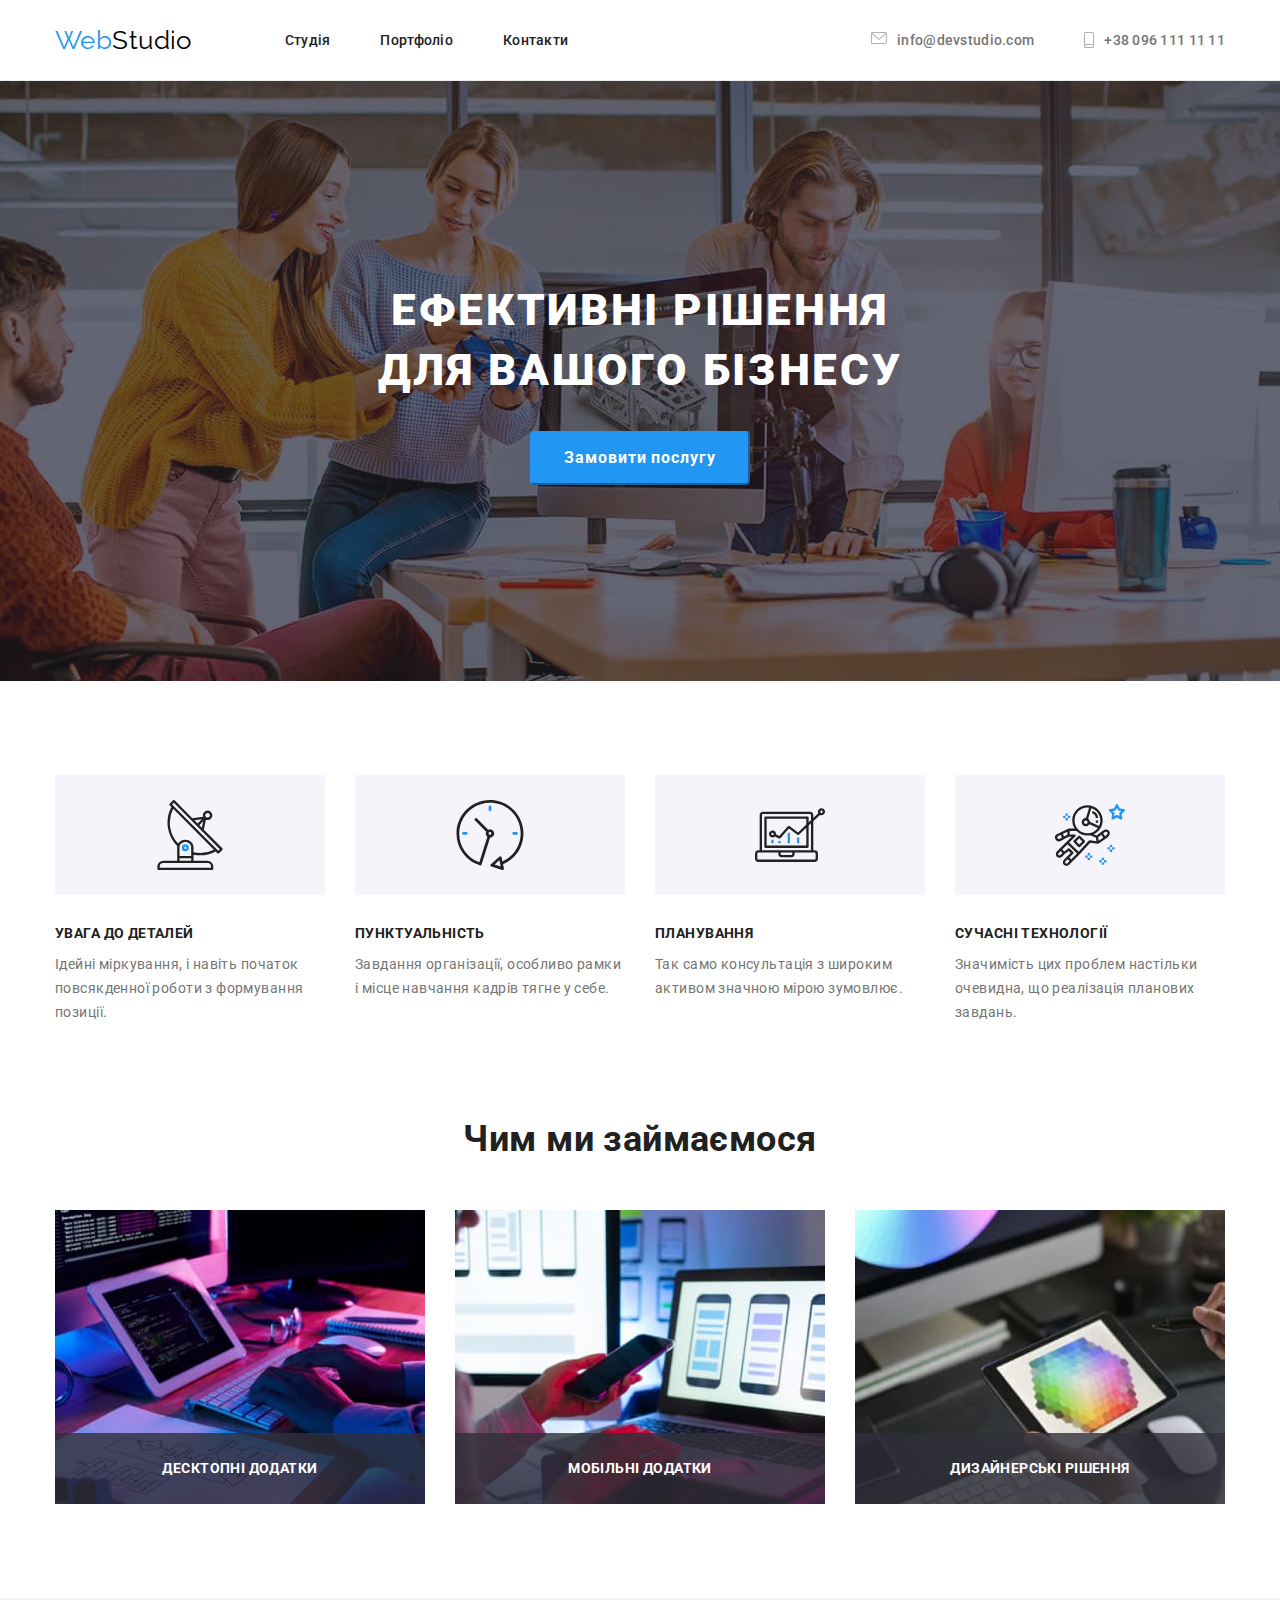
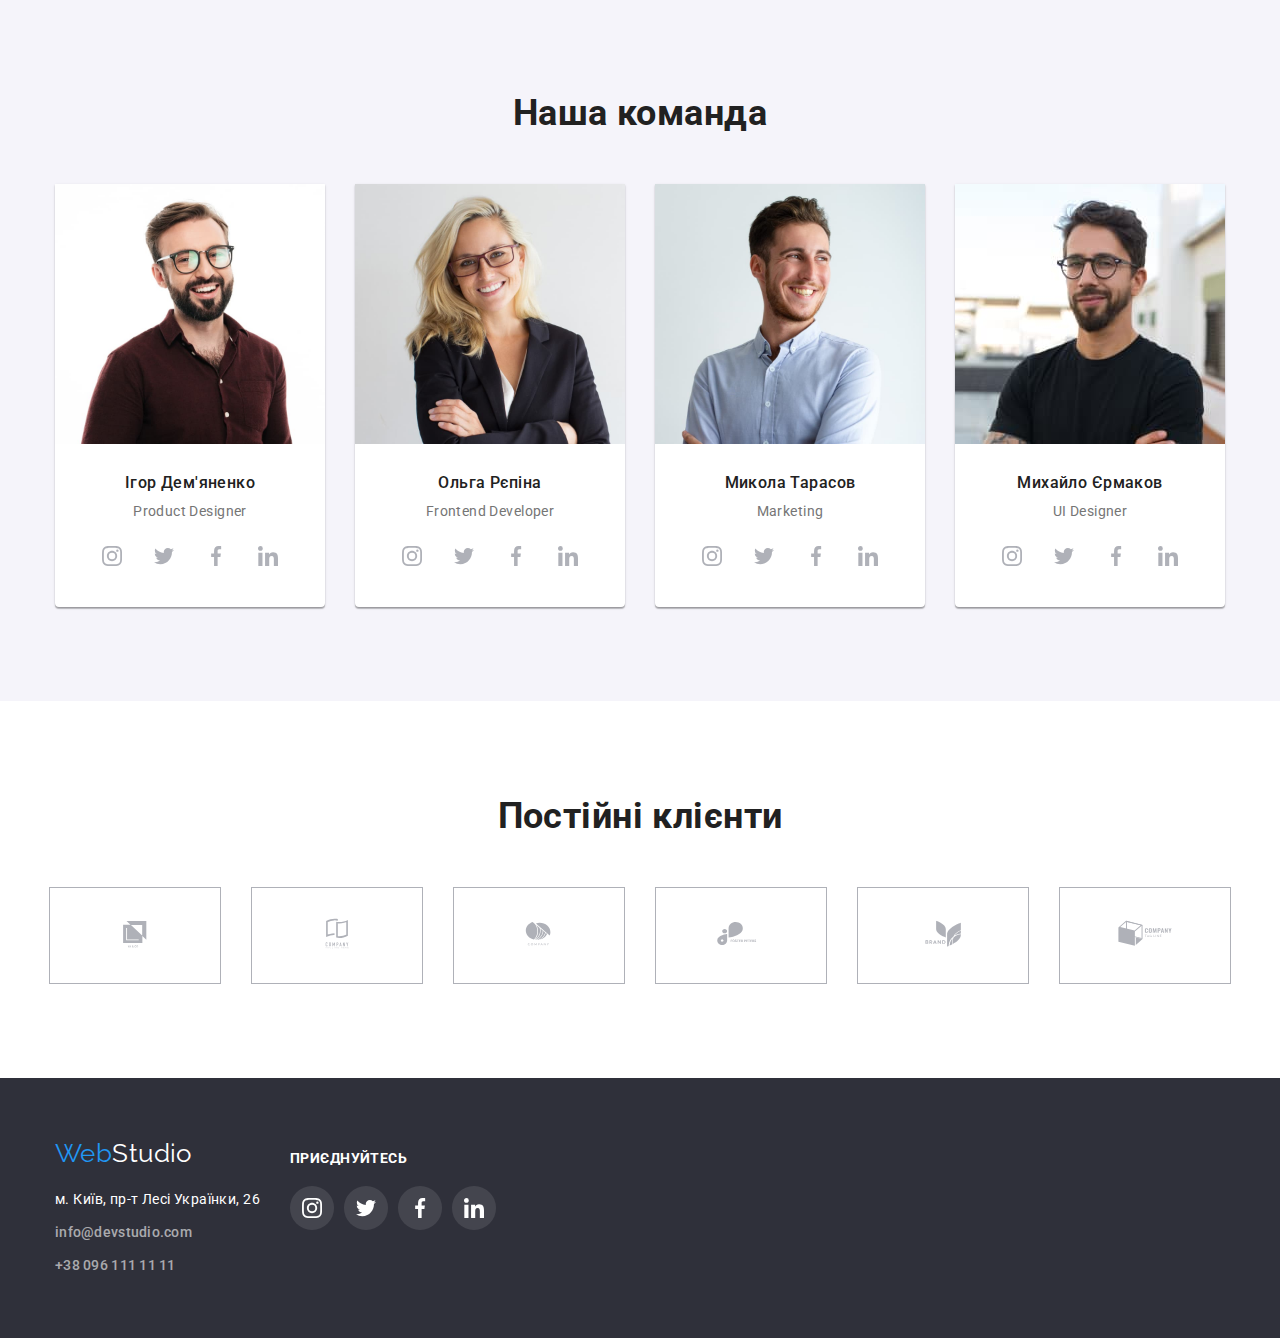
==== index.html @ b9781a0d "lesson5start" ====
<!DOCTYPE html>
<html lang="uk">
<head>
    <meta charset="UTF-8">
    <meta http-equiv="X-UA-Compatible" content="IE=edge">
    <meta name="viewport" content="width=device-width, initial-scale=1.0">
    <title>WebStudio</title>
    <link rel="stylesheet" href="https://cdnjs.cloudflare.com/ajax/libs/modern-normalize/1.1.0/modern-normalize.min.css">
    <link rel="stylesheet" href="./css/styles.css">
    <link rel="stylesheet" href="https://fonts.googleapis.com/css2?family=Raleway:wght@700&family=Roboto:wght@400;500;700;900&display=swap">
</head>
<body>
    <header class="border">
        <div class="container">
            <nav>
                <a href="./index.html" class="studio"><span class="span-logo">Web</span>Studio</a>
                <ul class="ul nav">
                    <li>
                        <a href="" class="nav-link">Студія</a>
                    </li>
                    <li>
                        <a href="./portfolio.html" class="nav-link">Портфоліо</a>
                    </li>
                    <li>
                        <a href="" class="nav-link">Контакти</a>
                    </li>
                </ul>
            </nav>
            <ul class="ul header">
                <Li>
                    <svg class="envelope" height="12" width="16">
                        <use href="./images/icon.svg#envelope"></use>
                    </svg>
                    <a href="mailto:info@devstudio.com" class="link">info@devstudio.com</a></Li>
                <Li>
                    <svg class="smartphone" height="16" width="10">
                        <use href="./images/icon.svg#smartphone"></use>
                    </svg>
                    <a href="tel:+380961111111" class="link">+38 096 111 11 11</a></Li>
            </ul>
        </div>
    </header>
    <main>
        <section class="main-section">
            <div class="container">
                <h1 class="main-title">Ефективні рішення<br>для вашого бізнесу</h1>
                <button type="button" class="main-button">Замовити послугу</button>
            </div>
        </section>
        <section class="section section-tools">
            <div class="container">
                <h2><!--Інструменти для рішень--></h2>
                <ul class="ul tools">
                    <li class="li-tools">
                        <div class="icon-tools">
                            <svg class="antenna" height="70" width="70">
                            <use href="./images/icon.svg#antenna"></use>
                            </svg>
                        </div>
                        <h3 class="tools-title">УВАГА ДО ДЕТАЛЕЙ</h3>
                        <p class="tools-text">Ідейні міркування, і навіть початок повсякденної роботи з формування позиції.</p>
                    </li>
                    <li class="li-tools">
                        <div class="icon-tools">
                            <svg class="clock" height="70" width="70">
                                <use href="./images/icon.svg#clock"></use>
                            </svg>
                        </div>
                        <h3 class="tools-title">ПУНКТУАЛЬНІСТЬ</h3>
                        <p class="tools-text">Завдання організації, особливо рамки і місце навчання кадрів тягне у себе.</p>
                    </li>
                    <li class="li-tools">
                        <div class="icon-tools">
                            <svg class="diagram" height="70" width="70">
                                <use href="./images/icon.svg#diagram"></use>
                            </svg>
                        </div>
                        <h3 class="tools-title">ПЛАНУВАННЯ</h3>
                        <p class="tools-text">Так само консультація з широким активом значною мірою зумовлює.</p>
                    </li>
                    <li class="li-tools">
                        <div class="icon-tools">
                            <svg class="astronaut" height="70" width="70">
                                <use href="./images/icon.svg#astronaut"></use>
                            </svg>
                        </div>
                        <h3 class="tools-title">СУЧАСНІ ТЕХНОЛОГІЇ</h3>
                        <p class="tools-text">Значимість цих проблем настільки очевидна, що реалізація планових завдань.</p>
                    </li>
                </ul>
            </div>
        </section>
        <section class="section">
            <div class="container">
                <h2 class="secondary-title">Чим ми займаємося</h2>
                <ul class="ul works">
                    <li>
                        <img src="./images/ps.jpg" alt="пк" width="370" height="294">
                        <h3 class="works-title">Десктопні додатки</h3>
                    </li>
                    <li>
                        <img src="./images/smart.jpg" alt="смартфон" width="370" height="294">
                        <h3 class="works-title">Мобільні додатки</h3>
                    </li>
                    <li>
                        <img src="./images/tablet.jpg" alt="планшет" width="370" height="294">
                        <h3 class="works-title">Дизайнерські рішення</h3>
                    </li>
                </ul>
            </div>
        </section>
        <section class="section our-team">
            <div class="container">
                <h2 class="secondary-title">Наша команда</h2>
                <ul class="ul team">
                    <li>
                        <img src="./images/designer.jpg" alt="Співробітник" width="270" height="260">
                        <div class="dream-team">
                            <h3 class="team-title">Ігор Дем'яненко</h3>
                            <p lang="en" class="title">Product Designer</p>
                            <div class="icon-team">
                                <div class="icon-hover">
                                    <svg class="instagram" height="20" width="20">
                                        <use href="./images/icon.svg#instagram"></use>
                                    </svg>
                                </div>
                                <div class="icon-hover">
                                    <svg class="twitter" height="20" width="20">
                                        <use href="./images/icon.svg#twitter"></use>
                                    </svg>
                                </div>
                                <div class="icon-hover">
                                    <svg class="facebook" height="20" width="20">
                                        <use href="./images/icon.svg#facebook"></use>
                                    </svg>
                                </div>
                                <div class="icon-hover">
                                    <svg class="linkedin" height="20" width="20">
                                        <use href="./images/icon.svg#linkedin"></use>
                                    </svg>
                                </div>
                            </div>
                        </div>
                    </li>
                    <li>
                        <img src="./images/frontend.jpg" alt="Співробітник" width="270" height="260">
                        <div class="dream-team">
                            <h3 class="team-title">Ольга Рєпіна</h3>
                            <p lang="en" class="title">Frontend Developer</p>
                            <div class="icon-team">
                                <div class="icon-hover">
                                    <svg class="instagram" height="20" width="20">
                                        <use href="./images/icon.svg#instagram"></use>
                                    </svg>
                                </div>
                                <div class="icon-hover">
                                    <svg class="twitter" height="20" width="20">
                                        <use href="./images/icon.svg#twitter"></use>
                                    </svg>
                                </div>
                                <div class="icon-hover">
                                    <svg class="facebook" height="20" width="20">
                                        <use href="./images/icon.svg#facebook"></use>
                                    </svg>
                                </div>
                                <div class="icon-hover">
                                    <svg class="linkedin" height="20" width="20">
                                        <use href="./images/icon.svg#linkedin"></use>
                                    </svg>
                                </div>
                            </div>
                        </div>
                    </li>
                    <li>
                        <img src="./images/marketing.jpg" alt="Співробітник" width="270" height="260">
                        <div class="dream-team">
                            <h3 class="team-title">Микола Тарасов</h3>
                            <p lang="en" class="title">Marketing</p>
                            <div class="icon-team">
                                <div class="icon-hover">
                                    <svg class="instagram" height="20" width="20">
                                        <use href="./images/icon.svg#instagram"></use>
                                    </svg>
                                </div>
                                <div class="icon-hover">
                                    <svg class="twitter" height="20" width="20">
                                        <use href="./images/icon.svg#twitter"></use>
                                    </svg>
                                </div>
                                <div class="icon-hover">
                                    <svg class="facebook" height="20" width="20">
                                        <use href="./images/icon.svg#facebook"></use>
                                    </svg>
                                </div>
                                <div class="icon-hover">
                                    <svg class="linkedin" height="20" width="20">
                                        <use href="./images/icon.svg#linkedin"></use>
                                    </svg>
                                </div>
                            </div>
                        </div>
                    </li>
                    <li>
                        <img src="./images/ui.jpg" alt="Співробітник" width="270" height="260">
                        <div class="dream-team">
                            <h3 class="team-title">Михайло Єрмаков</h3>
                            <p lang="en" class="title">UI Designer</p>
                            <div class="icon-team">
                                <div class="icon-hover">
                                    <svg class="instagram" height="20" width="20">
                                        <use href="./images/icon.svg#instagram"></use>
                                    </svg>
                                </div>
                                <div class="icon-hover">
                                    <svg class="twitter" height="20" width="20">
                                        <use href="./images/icon.svg#twitter"></use>
                                    </svg>
                                </div>
                                <div class="icon-hover">
                                    <svg class="facebook" height="20" width="20">
                                        <use href="./images/icon.svg#facebook"></use>
                                    </svg>
                                </div>
                                <div class="icon-hover">
                                    <svg class="linkedin" height="20" width="20">
                                        <use href="./images/icon.svg#linkedin"></use>
                                    </svg>
                                </div>
                            </div>
                        </div>
                    </li>
                </ul>
            </div>
        </section>
        <section class="section">
            <div class="container">
                <h2 class="secondary-title">Постійні клієнти</h2>
                <ul class="ul client">
                    <li class="icon-client">
                        <svg class="yaco" height="60" width="106">
                            <use href="./images/icon.svg#yaco"></use>
                        </svg>
                    </li>
                    <li class="icon-client">
                        <svg class="yaco" height="60" width="106">
                            <use href="./images/icon.svg#companyTH"></use>
                        </svg>
                    </li>
                    <li class="icon-client">
                        <svg class="yaco" height="60" width="106">
                            <use href="./images/icon.svg#company"></use>
                        </svg>
                    </li>
                    <li class="icon-client">
                        <svg class="yaco" height="60" width="106">
                            <use href="./images/icon.svg#foster"></use>
                        </svg>
                    </li>
                    <li class="icon-client">
                        <svg class="yaco" height="60" width="106">
                            <use href="./images/icon.svg#brand"></use>
                        </svg>
                    </li>
                    <li class="icon-client">
                        <svg class="yaco" height="60" width="106">
                            <use href="./images/icon.svg#companyTL"></use>
                        </svg>
                    </li>
                </ul>
            </div>
        </section>
    </main>
    <footer class="footer">
        <div class="container join">
            <div>
                <a href="./index.html" class="studio-footer"><span class="span-logo">Web</span>Studio</a>
                <address class="footer-address">
                <ul class="ul">
                    <li><a href="https://goo.gl/maps/Uojgi36pU9A2yynF6" class="address-link">м. Київ, пр-т Лесі Українки, 26</a>
                    </li>
                    <li><a href="mailto:info@devstudio.com" class="link">info@devstudio.com</a></li>
                    <li><a href="tel:+380961111111" class="link">+38 096 111 11 11</a></li>
                </ul>
                </address>
            </div>
            <div class="footer-social">
                <h3 class="social-title">приєднуйтесь</h3>
                <ul class="ul social">
                    <li class="social-icon">
                        <svg class="instagram" height="20" width="20">
                            <use href="./images/icon.svg#instagram"></use>
                        </svg>
                    </li>
                    <li class="social-icon">
                        <svg class="twitter" height="20" width="20">
                            <use href="./images/icon.svg#twitter"></use>
                        </svg>
                    </li>
                    <li class="social-icon">
                        <svg class="facebook" height="20" width="20">
                            <use href="./images/icon.svg#facebook"></use>
                        </svg>
                    </li>
                    <li class="social-icon">
                        <svg class="linkedin" height="20" width="20">
                            <use href="./images/icon.svg#linkedin"></use>
                        </svg>
                    </li>
                </ul>
            </div>
        </div>
    </footer>
</body>
</html>
---- css/styles.css ----
:root{
    --accent-color: #2196F3;
    --primery-color: #ffffff;
    --primery-text-color: #212121;
    --secondary-text-color: #757575;
    --secondary-wite-color: #F5F4FA;
    --section-colors: #AFB1B8;
}

body {
    background-color: var(--primery-color);
    color: var(--secondary-text-color);
    font-family: Roboto, sans-serif;
    font-weight: 400;
    letter-spacing: 0.03em;
    font-size: 14px;
    max-width: 1600px;
    margin-left: auto;
    margin-right: auto;
}

h1, h2, h3, ul, p {
    margin: 0;
    padding: 0;
}

img {
    display: block;
    max-width: 100%;
    height: auto;
}

.container {
    width: 1200px;
    padding-left: 15px;
    padding-right: 15px;
    margin-left: auto;
    margin-right: auto;
}

     /* Лого */
.studio {
    color: #000000;
    font-family: raleway, sans-serif;
    font-size: 26px;
    line-height: 1.17;
    text-decoration: none;
    display: inline-block;
    margin-right: 93px;
}

.studio-footer {
    color: var(--primery-color);
    font-family: raleway, sans-serif;
    font-size: 26px;
    line-height: 1.17;
    text-decoration: none;
    display: inline-block;
    margin-bottom: 20px;
}

.span-logo, .nav .current {
    color: var(--accent-color);
}
    /*Посилання*/
.nav-link:hover, .link:hover, .nav-link:focus, .link:focus, .footer-address a:focus, .footer-address a:hover {
    color: var(--accent-color);
}

.ul {
    list-style: none;
}
    /* Навігація */
.nav-link {
    color: var(--primery-text-color);
    font-weight: 500;
    line-height: 1.17;
    letter-spacing: 0.02em;
    text-decoration: none;
    display: block;
    padding-top: 32px;
    padding-bottom: 32px;
}

.nav {
    display: flex;
}

.nav li:not(:last-child) {
    margin-right: 50px;
}

.link {
    color: var(--secondary-text-color);
    font-weight: 500;
    line-height: 1.17;
    letter-spacing: 0.02em;
    text-decoration: none;
}

.nav-link:active::after {
    content: '';
    position: absolute;
    right: 0;
    bottom: -1px;
    width: 100%;
    height: 4px;
    background-color: var(--accent-color);
    border-radius: 2px;
}

.nav li {
    position: relative;
}

.header {
    display: flex;
    margin-left: auto;
}

.header li:not(:last-child){
    margin-right: 50px;
}

.header li {
    display: flex;
}

.container nav{
    display: flex;
    align-items: center;
}

header .container{
    display: flex;
    align-items: center;
}

.border {
    border-bottom: 1px solid #ECECEC
}

.header li:hover .envelope, .header li:focus .envelope,
.header li:hover .smartphone, .header li:focus .smartphone {
    fill: var(--accent-color);
    cursor: pointer;
}

.header li:hover .link,
.header li:focus .link {
    color: var(--accent-color);
    cursor: pointer;
}

.envelope, .smartphone {
    fill: var(--section-colors);
    margin-right: 10px;
    align-items: center;
}

    /* Герой */
.main-title {
    color: var(--primery-color);
    font-weight: 900;
    font-size: 44px;
    text-transform: uppercase;
    line-height: 1.36;
    letter-spacing: 0.06em;
}

.main-button {
    background-color: var(--accent-color);
    color: var(--primery-color);
    border-color: var(--accent-color);
    border-radius: 4px;
    cursor: pointer;
    font-weight: 700;
    font-size: 16px;
    line-height: 1.88;
    letter-spacing: 0.06em;
    margin-top: 30px;
    padding: 10px 32px;
}

.main-section {
    padding-top: 200px;
    padding-bottom: 200px;
    text-align: center;
    background-repeat: no-repeat;
    background-position: center;
    background-color: #2F303A;
    background-image: linear-gradient(
        to right,
        rgba(47, 48, 58, 0.4),
        rgba(47, 48, 58, 0.4)),
        url(../images/heroes.jpg);
    height: 600px;
    margin-left: auto;
    margin-right: auto;
}
    /* Інструменти*/
.tools-title {
    color: var(--primery-text-color);
    font-size: 14px;
    line-height: 1.17;
    margin-bottom: 10px;
}

.secondary-title {
    color: var(--primery-text-color);
    font-size: 36px;
    line-height: 1.17;
    margin-bottom: 50px;
    text-align: center;
}

.section {
    padding-top: 94px;
    padding-bottom: 94px;
}

.section-tools {
    padding-bottom: 0;
}

.tools {
    display: flex;
    flex-wrap: wrap;
}

.li-tools {
    display: block;
    width: calc((100% - 90px) / 4);
}
.li-tools:not(:last-child){
    margin-right: 30px;
}

.tools-text {
    line-height: 24px;
}

.antenna, .clock, .diagram, .astronaut {
    display: block;
    margin-left: auto;
    margin-right: auto;
}

.icon-tools {
    padding-top: 25px;
    padding-bottom: 25px;
    display: block;
    margin-bottom: 30px;
    background-color: var(--secondary-wite-color);
}
    /*Роботи*/
.works {
    display: flex;
    align-items: center;
}

.works li:not(:last-child) {
    margin-right: 30px;
}

.works li {
    position: relative;
}

.works-title {
    position: absolute;
    bottom: 0;
    left: 0;
    width: 100%;
    padding-top: 27px;
    padding-bottom: 27px;
    text-align: center;
    
    font-weight: 700;
    font-size: 14px;
    line-height: 1.17;
    letter-spacing: 0.03em;
    text-transform: uppercase;

    color: var(--primery-color);
    background-color: rgba(47, 48, 58, 0.8);;
}
    /*Команда*/
.team-title {
    color: var(--primery-text-color);
    font-weight: 500;
    font-size: 16px;
    line-height: 1.17;
    text-align: center;
}

.dream-team {
    padding-top: 30px;
    padding-bottom: 30px;
}

.title {
    margin-top: 10px;
    text-align: center;
}

.team {
    display: flex;
}

.team li:not(:last-child) {
    margin-right: 30px;
}

.our-team {
    background-color: var(--secondary-wite-color);
}

.team li {
    background-color: var(--primery-color);
    box-shadow: 0px 1px 3px rgba(0, 0, 0, 0.12), 0px 1px 1px rgba(0, 0, 0, 0.14), 0px 2px 1px rgba(0, 0, 0, 0.2);
    border-radius: 0px 0px 4px 4px;
}

.icon-team {
    display: flex;
    margin-top: 16px;
    fill: var(--section-colors);
    justify-content: center;
}

.icon-hover:hover, .icon-hover:focus {
    cursor: pointer;
    background-color: var(--accent-color);
    fill: var(--primery-color);
}

.icon-hover {
    height: 42px;
    padding: 11px;
    border-radius: 50%;
    margin-right: 10px;
}

.icon-hover:last-child {
    margin-right: 0;
}
    /*Постійні клієнти*/
.icon-client {
    fill: var(--section-colors);
    border: 1px solid var(--section-colors);
    padding-top: 16px;
    padding-bottom: 16px;
    padding-left: 32px;
    padding-right: 32px;
    margin-right: 30px;
}

.icon-client:hover, .icon-client:focus {
    cursor: pointer;
    border-color: var(--accent-color);
    fill: var(--accent-color);
}

.icon-client:last-child {
    margin-right: 0;
}

.client{
    display: flex;
    justify-content: center;
}
    /*Футер*/
.footer {
    padding-top: 60px;
    padding-bottom: 60px;
    background-color: #2F303A;
}

.footer-address a {
    color: rgba(256, 256, 256, 0.6);
    line-height: 1.71;
    text-decoration: none;
    font-style: normal;
}

.footer-address li:not(:last-child) {
    margin-bottom: 9px;
}

.footer-address .address-link {
    color: var(--primery-color);
    text-decoration: none;
}

.join {
    display: flex;
}

.social {
    display: flex;
}

.footer-social {
    margin-left: 30px;
    margin-top: 12px;
}

.social-title {
    font-size: 14px;
    line-height: 1.17;
    font-weight: 700;
    color: var(--primery-color);
    text-transform: uppercase;
    margin-bottom: 20px;
}

.social-icon {
    height: 44px;
    padding: 12px;
    border-radius: 50%;
    margin-right: 10px;
    fill: var(--primery-color);
    background-image: linear-gradient(
        to right,
        rgba(255, 255, 255, 0.1),
        rgba(255, 255, 255, 0.1));
}
.social-icon:last-child {
    margin-right: 0;
}

.social-icon:hover, .social-icon:focus {
    cursor: pointer;
    fill: var(--primery-color);
    background-color: var(--accent-color);
}

    /* Фільтр портфоліо*/
.button {
    cursor: pointer;
    font-family: roboto, sans-serif;
    font-style: normal;
    font-weight: 500;
    font-size: 16px;
    line-height: 1.63;
    letter-spacing: 0.03em;
    padding-top: 6px;
    padding-bottom: 6px;
    padding-left: 22px;
    padding-right: 22px;
    border-radius: 4px;
    border: none;
}

.button:hover, .button:focus {
    color: var(--primery-color);
    background-color: var(--accent-color);
    border-color: var(--accent-color);
    box-shadow: 0px 3px 1px rgba(0, 0, 0, 0.1), 0px 1px 2px rgba(0, 0, 0, 0.08), 0px 2px 2px rgba(0, 0, 0, 0.12);
}

.button-filter {
    display: flex;
    justify-content: center;
    margin-bottom: 50px;
}

.button-filter li:not(:last-child) {
    margin-right: 8px;
}

.filter {
    padding: 20px 24px;
    border-left: 1px solid #EEEEEE;
    border-right: 1px solid #EEEEEE;
    border-bottom: 1px solid #EEEEEE;
}

.portfolio-title {
    color: var(--primery-text-color);
    font-size: 18px;
    line-height: 2;
    letter-spacing: 0.06em;
    margin-bottom: 4px;
}

.portfolio-text {
    font-size: 16px;
    line-height: 1.88;
    font-weight: 400;
}

.portfolio {
    display: flex;
    flex-wrap: wrap;
}

.portfolio li {
    margin-bottom: 30px;
    margin-right: 30px;
}

.portfolio li:nth-child(3n) {
    margin-right: 0px;
}

.portfolio li:nth-last-child(-n + 3) {
    margin-bottom: 0px;
}

.portfolio li:hover, .portfolio li:focus {
    box-shadow: 0px 1px 1px rgba(0, 0, 0, 0.12), 0px 4px 4px rgba(0, 0, 0, 0.06), 1px 4px 6px rgba(0, 0, 0, 0.16);
}

.portfolio .link {
    cursor: default;
    color: var(--secondary-text-color);
}

.current {
    text-decoration: none;
}
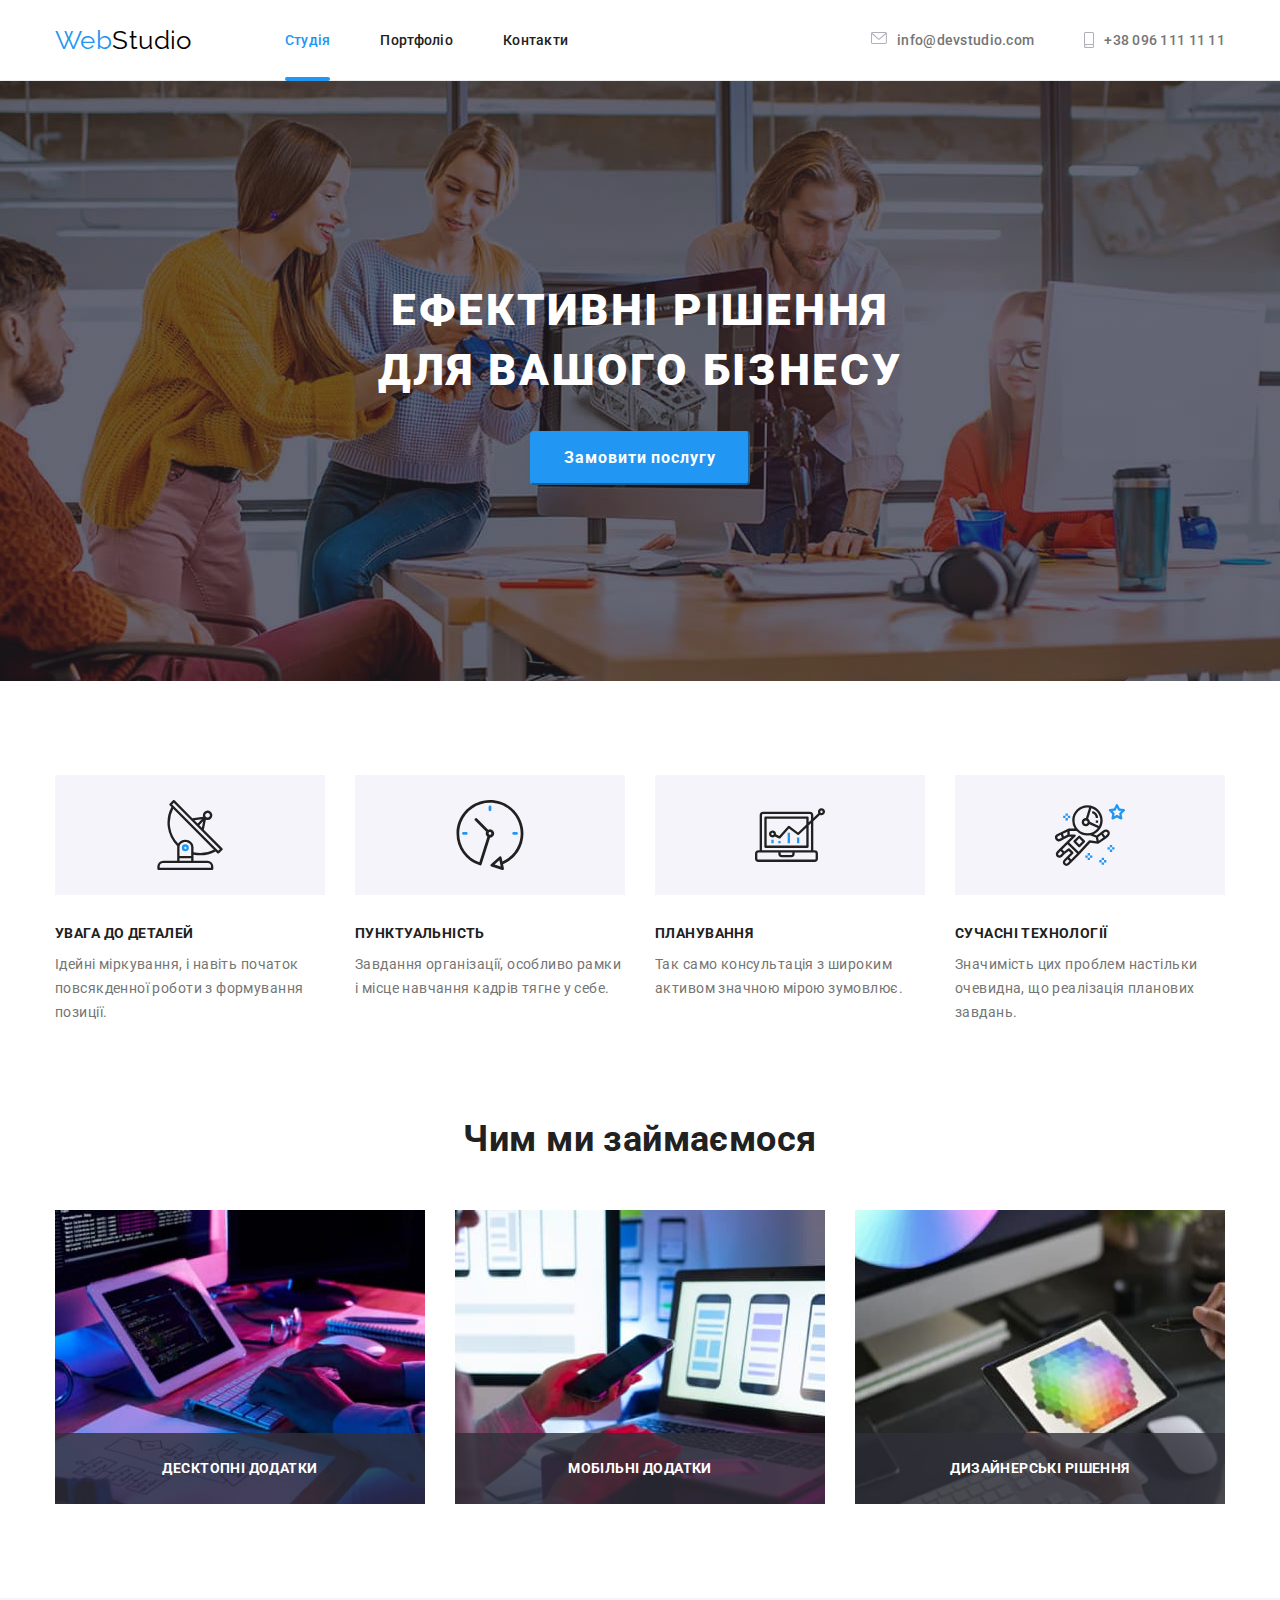
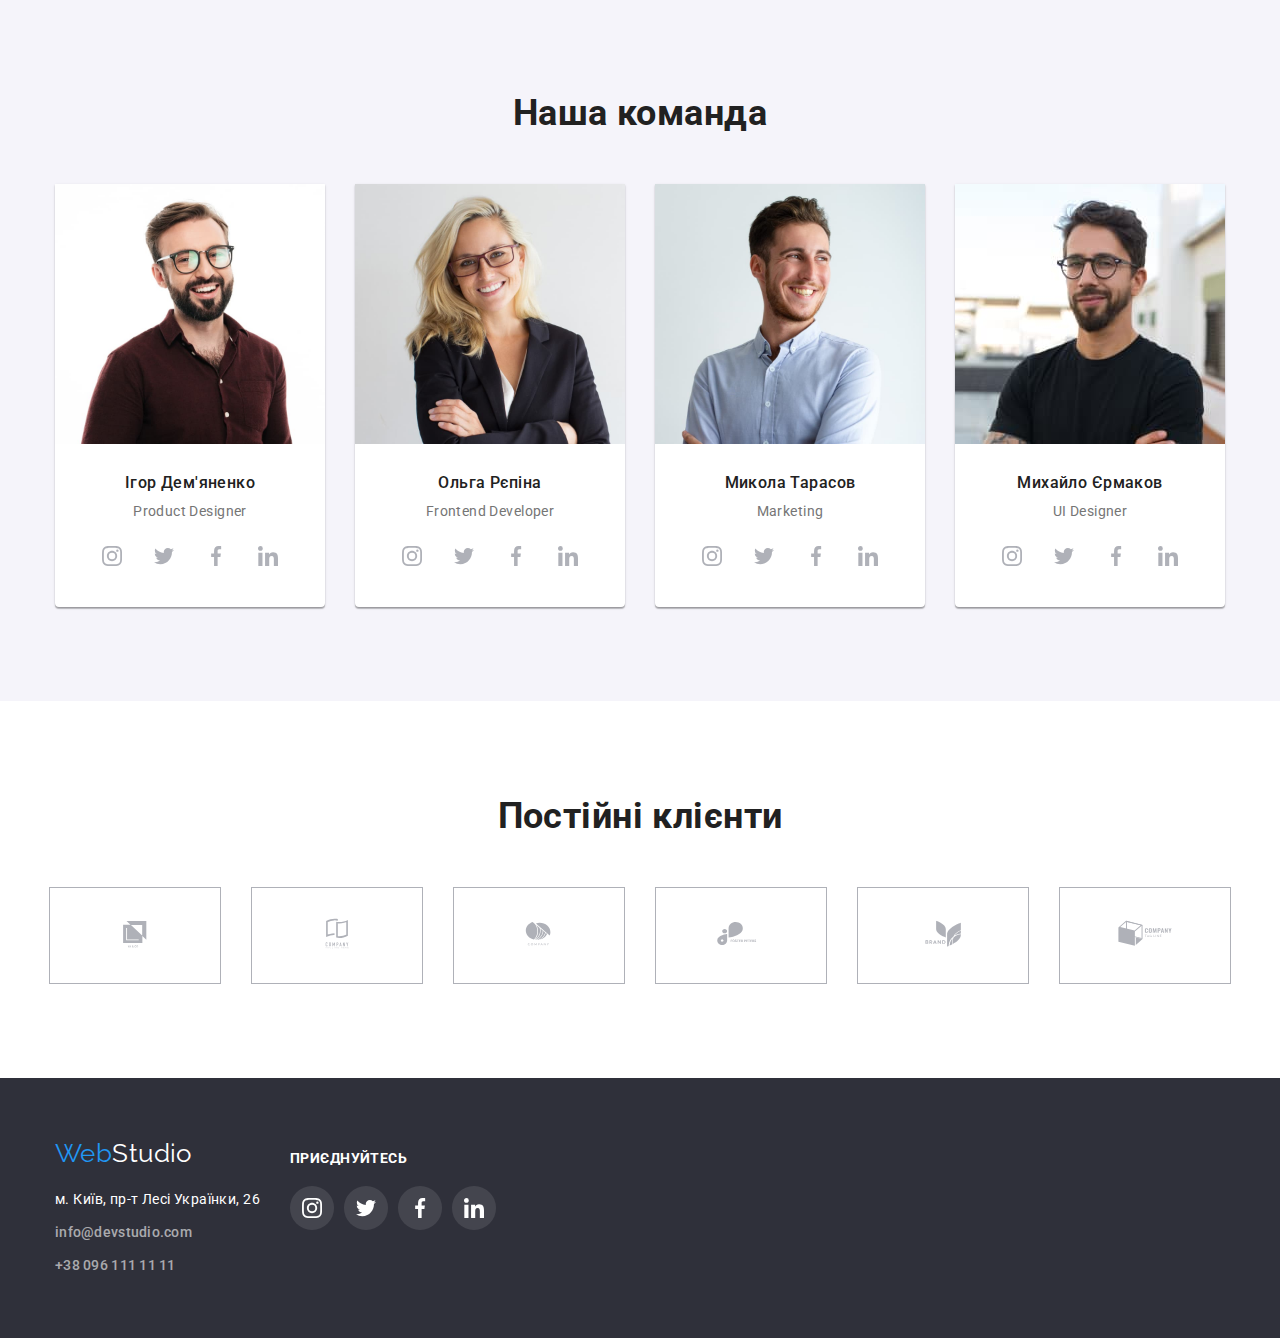
==== commit ee9c0194: "les5ver2" ====
--- a/index.html
+++ b/index.html
@@ -16,7 +16,7 @@
                 <a href="./index.html" class="studio"><span class="span-logo">Web</span>Studio</a>
                 <ul class="ul nav">
                     <li>
-                        <a href="" class="nav-link">Студія</a>
+                        <a href="./index.html" class="nav-link current">Студія</a>
                     </li>
                     <li>
                         <a href="./portfolio.html" class="nav-link">Портфоліо</a>
@@ -28,12 +28,12 @@
             </nav>
             <ul class="ul header">
                 <Li>
-                    <svg class="envelope" height="12" width="16">
+                    <svg class="envelope" height="12" width="16" tabindex="0">
                         <use href="./images/icon.svg#envelope"></use>
                     </svg>
                     <a href="mailto:info@devstudio.com" class="link">info@devstudio.com</a></Li>
                 <Li>
-                    <svg class="smartphone" height="16" width="10">
+                    <svg class="smartphone" height="16" width="10" tabindex="0">
                         <use href="./images/icon.svg#smartphone"></use>
                     </svg>
                     <a href="tel:+380961111111" class="link">+38 096 111 11 11</a></Li>
@@ -44,7 +44,7 @@
         <section class="main-section">
             <div class="container">
                 <h1 class="main-title">Ефективні рішення<br>для вашого бізнесу</h1>
-                <button type="button" class="main-button">Замовити послугу</button>
+                <button type="button" class="main-button" data-modal-open>Замовити послугу</button>
             </div>
         </section>
         <section class="section section-tools">
@@ -52,7 +52,7 @@
                 <h2><!--Інструменти для рішень--></h2>
                 <ul class="ul tools">
                     <li class="li-tools">
-                        <div class="icon-tools">
+                        <div class="icon-tools" tabindex="0">
                             <svg class="antenna" height="70" width="70">
                             <use href="./images/icon.svg#antenna"></use>
                             </svg>
@@ -61,7 +61,7 @@
                         <p class="tools-text">Ідейні міркування, і навіть початок повсякденної роботи з формування позиції.</p>
                     </li>
                     <li class="li-tools">
-                        <div class="icon-tools">
+                        <div class="icon-tools" tabindex="0">
                             <svg class="clock" height="70" width="70">
                                 <use href="./images/icon.svg#clock"></use>
                             </svg>
@@ -70,7 +70,7 @@
                         <p class="tools-text">Завдання організації, особливо рамки і місце навчання кадрів тягне у себе.</p>
                     </li>
                     <li class="li-tools">
-                        <div class="icon-tools">
+                        <div class="icon-tools" tabindex="0">
                             <svg class="diagram" height="70" width="70">
                                 <use href="./images/icon.svg#diagram"></use>
                             </svg>
@@ -79,7 +79,7 @@
                         <p class="tools-text">Так само консультація з широким активом значною мірою зумовлює.</p>
                     </li>
                     <li class="li-tools">
-                        <div class="icon-tools">
+                        <div class="icon-tools" tabindex="0">
                             <svg class="astronaut" height="70" width="70">
                                 <use href="./images/icon.svg#astronaut"></use>
                             </svg>
@@ -119,22 +119,22 @@
                             <h3 class="team-title">Ігор Дем'яненко</h3>
                             <p lang="en" class="title">Product Designer</p>
                             <div class="icon-team">
-                                <div class="icon-hover">
+                                <div class="icon-hover" tabindex="0">
                                     <svg class="instagram" height="20" width="20">
                                         <use href="./images/icon.svg#instagram"></use>
                                     </svg>
                                 </div>
-                                <div class="icon-hover">
+                                <div class="icon-hover" tabindex="0">
                                     <svg class="twitter" height="20" width="20">
                                         <use href="./images/icon.svg#twitter"></use>
                                     </svg>
                                 </div>
-                                <div class="icon-hover">
+                                <div class="icon-hover" tabindex="0">
                                     <svg class="facebook" height="20" width="20">
                                         <use href="./images/icon.svg#facebook"></use>
                                     </svg>
                                 </div>
-                                <div class="icon-hover">
+                                <div class="icon-hover" tabindex="0">
                                     <svg class="linkedin" height="20" width="20">
                                         <use href="./images/icon.svg#linkedin"></use>
                                     </svg>
@@ -148,22 +148,22 @@
                             <h3 class="team-title">Ольга Рєпіна</h3>
                             <p lang="en" class="title">Frontend Developer</p>
                             <div class="icon-team">
-                                <div class="icon-hover">
+                                <div class="icon-hover" tabindex="0">
                                     <svg class="instagram" height="20" width="20">
                                         <use href="./images/icon.svg#instagram"></use>
                                     </svg>
                                 </div>
-                                <div class="icon-hover">
+                                <div class="icon-hover" tabindex="0">
                                     <svg class="twitter" height="20" width="20">
                                         <use href="./images/icon.svg#twitter"></use>
                                     </svg>
                                 </div>
-                                <div class="icon-hover">
+                                <div class="icon-hover" tabindex="0">
                                     <svg class="facebook" height="20" width="20">
                                         <use href="./images/icon.svg#facebook"></use>
                                     </svg>
                                 </div>
-                                <div class="icon-hover">
+                                <div class="icon-hover" tabindex="0">
                                     <svg class="linkedin" height="20" width="20">
                                         <use href="./images/icon.svg#linkedin"></use>
                                     </svg>
@@ -177,22 +177,22 @@
                             <h3 class="team-title">Микола Тарасов</h3>
                             <p lang="en" class="title">Marketing</p>
                             <div class="icon-team">
-                                <div class="icon-hover">
+                                <div class="icon-hover" tabindex="0">
                                     <svg class="instagram" height="20" width="20">
                                         <use href="./images/icon.svg#instagram"></use>
                                     </svg>
                                 </div>
-                                <div class="icon-hover">
+                                <div class="icon-hover" tabindex="0">
                                     <svg class="twitter" height="20" width="20">
                                         <use href="./images/icon.svg#twitter"></use>
                                     </svg>
                                 </div>
-                                <div class="icon-hover">
+                                <div class="icon-hover" tabindex="0">
                                     <svg class="facebook" height="20" width="20">
                                         <use href="./images/icon.svg#facebook"></use>
                                     </svg>
                                 </div>
-                                <div class="icon-hover">
+                                <div class="icon-hover" tabindex="0">
                                     <svg class="linkedin" height="20" width="20">
                                         <use href="./images/icon.svg#linkedin"></use>
                                     </svg>
@@ -206,22 +206,22 @@
                             <h3 class="team-title">Михайло Єрмаков</h3>
                             <p lang="en" class="title">UI Designer</p>
                             <div class="icon-team">
-                                <div class="icon-hover">
+                                <div class="icon-hover" tabindex="0">
                                     <svg class="instagram" height="20" width="20">
                                         <use href="./images/icon.svg#instagram"></use>
                                     </svg>
                                 </div>
-                                <div class="icon-hover">
+                                <div class="icon-hover" tabindex="0">
                                     <svg class="twitter" height="20" width="20">
                                         <use href="./images/icon.svg#twitter"></use>
                                     </svg>
                                 </div>
-                                <div class="icon-hover">
+                                <div class="icon-hover" tabindex="0">
                                     <svg class="facebook" height="20" width="20">
                                         <use href="./images/icon.svg#facebook"></use>
                                     </svg>
                                 </div>
-                                <div class="icon-hover">
+                                <div class="icon-hover" tabindex="0">
                                     <svg class="linkedin" height="20" width="20">
                                         <use href="./images/icon.svg#linkedin"></use>
                                     </svg>
@@ -236,32 +236,32 @@
             <div class="container">
                 <h2 class="secondary-title">Постійні клієнти</h2>
                 <ul class="ul client">
-                    <li class="icon-client">
+                    <li class="icon-client" tabindex="0">
                         <svg class="yaco" height="60" width="106">
                             <use href="./images/icon.svg#yaco"></use>
                         </svg>
                     </li>
-                    <li class="icon-client">
+                    <li class="icon-client" tabindex="0">
                         <svg class="yaco" height="60" width="106">
                             <use href="./images/icon.svg#companyTH"></use>
                         </svg>
                     </li>
-                    <li class="icon-client">
+                    <li class="icon-client" tabindex="0">
                         <svg class="yaco" height="60" width="106">
                             <use href="./images/icon.svg#company"></use>
                         </svg>
                     </li>
-                    <li class="icon-client">
+                    <li class="icon-client" tabindex="0">
                         <svg class="yaco" height="60" width="106">
                             <use href="./images/icon.svg#foster"></use>
                         </svg>
                     </li>
-                    <li class="icon-client">
+                    <li class="icon-client" tabindex="0">
                         <svg class="yaco" height="60" width="106">
                             <use href="./images/icon.svg#brand"></use>
                         </svg>
                     </li>
-                    <li class="icon-client">
+                    <li class="icon-client" tabindex="0">
                         <svg class="yaco" height="60" width="106">
                             <use href="./images/icon.svg#companyTL"></use>
                         </svg>
@@ -286,22 +286,22 @@
             <div class="footer-social">
                 <h3 class="social-title">приєднуйтесь</h3>
                 <ul class="ul social">
-                    <li class="social-icon">
+                    <li class="social-icon" tabindex="0">
                         <svg class="instagram" height="20" width="20">
                             <use href="./images/icon.svg#instagram"></use>
                         </svg>
                     </li>
-                    <li class="social-icon">
+                    <li class="social-icon" tabindex="0">
                         <svg class="twitter" height="20" width="20">
                             <use href="./images/icon.svg#twitter"></use>
                         </svg>
                     </li>
-                    <li class="social-icon">
+                    <li class="social-icon" tabindex="0">
                         <svg class="facebook" height="20" width="20">
                             <use href="./images/icon.svg#facebook"></use>
                         </svg>
                     </li>
-                    <li class="social-icon">
+                    <li class="social-icon" tabindex="0">
                         <svg class="linkedin" height="20" width="20">
                             <use href="./images/icon.svg#linkedin"></use>
                         </svg>
@@ -310,5 +310,40 @@
             </div>
         </div>
     </footer>
+    <div class="backdrop is-hidden" data-modal>
+        <div class="modal">
+            <h2 class="modal-title">Залиште свої дані, ми вам передзвонимо</h2>
+            <button class="close" data-modal-close>
+                <svg class="close-svg" height="18" width="18">
+                    <use href="./images/icon.svg#close-black"></use>
+                </svg>
+            </button>
+            <div class="input">
+                <label for="">
+                    <svg class="" height="18" width="18">
+                        <use href="./images/icon.svg#person-black"></use>
+                    </svg>
+                    <input type="text">
+                </label>
+            </div>
+            <div class="input">
+                <label for="">
+                    <svg class="" height="18" width="18">
+                        <use href="./images/icon.svg#phone-black"></use>
+                    </svg>
+                    <input type="tel">
+                </label>
+            </div>
+            <div class="input">
+                <label for="">
+                    <svg class="" height="18" width="18">
+                        <use href="./images/icon.svg#mail-black"></use>
+                    </svg>
+                    <input type="email">
+                </label>
+            </div>
+        </div>
+    </div>
+    <script src="./js/modal.js"></script>
 </body>
 </html>--- a/css/styles.css
+++ b/css/styles.css
@@ -14,7 +14,6 @@
     font-weight: 400;
     letter-spacing: 0.03em;
     font-size: 14px;
-    max-width: 1600px;
     margin-left: auto;
     margin-right: auto;
 }
@@ -80,6 +79,8 @@
     display: block;
     padding-top: 32px;
     padding-bottom: 32px;
+
+    transition: color 250ms cubic-bezier(0.4, 0, 0.2, 1);
 }
 
 .nav {
@@ -96,9 +97,11 @@
     line-height: 1.17;
     letter-spacing: 0.02em;
     text-decoration: none;
-}
-
-.nav-link:active::after {
+
+    transition: color 250ms cubic-bezier(0.4, 0, 0.2, 1);
+}
+
+.nav-link::after {
     content: '';
     position: absolute;
     right: 0;
@@ -107,6 +110,11 @@
     height: 4px;
     background-color: var(--accent-color);
     border-radius: 2px;
+    opacity: 0;
+}
+
+.current.nav-link::after {
+    opacity: 1;
 }
 
 .nav li {
@@ -124,6 +132,8 @@
 
 .header li {
     display: flex;
+
+    transition: color 250ms cubic-bezier(0.4, 0, 0.2, 1);
 }
 
 .container nav{
@@ -183,6 +193,7 @@
 }
 
 .main-section {
+    max-width: 1600px;
     padding-top: 200px;
     padding-bottom: 200px;
     text-align: center;
@@ -240,17 +251,14 @@
     line-height: 24px;
 }
 
-.antenna, .clock, .diagram, .astronaut {
-    display: block;
-    margin-left: auto;
-    margin-right: auto;
-}
-
 .icon-tools {
-    padding-top: 25px;
-    padding-bottom: 25px;
-    display: block;
+    height: 120px;
     margin-bottom: 30px;
+
+    display: flex;
+    align-items: center;
+    justify-content: center;
+    
     background-color: var(--secondary-wite-color);
 }
     /*Роботи*/
@@ -340,6 +348,10 @@
     padding: 11px;
     border-radius: 50%;
     margin-right: 10px;
+    background-color: var(--primery-color);
+    fill: var(--section-colors);
+
+    transition: fill 250ms cubic-bezier(0.4, 0, 0.2, 1), background-color 250ms cubic-bezier(0.4, 0, 0.2, 1);
 }
 
 .icon-hover:last-child {
@@ -354,6 +366,8 @@
     padding-left: 32px;
     padding-right: 32px;
     margin-right: 30px;
+
+    transition: fill 250ms cubic-bezier(0.4, 0, 0.2, 1), border-color 250ms cubic-bezier(0.4, 0, 0.2, 1);
 }
 
 .icon-client:hover, .icon-client:focus {
@@ -382,6 +396,8 @@
     line-height: 1.71;
     text-decoration: none;
     font-style: normal;
+
+    transition: color 250ms cubic-bezier(0.4, 0, 0.2, 1);
 }
 
 .footer-address li:not(:last-child) {
@@ -425,6 +441,8 @@
         to right,
         rgba(255, 255, 255, 0.1),
         rgba(255, 255, 255, 0.1));
+
+    transition: background 250ms cubic-bezier(0.4, 0, 0.2, 1);
 }
 .social-icon:last-child {
     margin-right: 0;
@@ -451,6 +469,8 @@
     padding-right: 22px;
     border-radius: 4px;
     border: none;
+
+    transition: background 250ms cubic-bezier(0.4, 0, 0.2, 1), color 250ms cubic-bezier(0.4, 0, 0.2, 1);
 }
 
 .button:hover, .button:focus {
@@ -499,6 +519,8 @@
 .portfolio li {
     margin-bottom: 30px;
     margin-right: 30px;
+
+    transition: box-shadow 250ms cubic-bezier(0.4, 0, 0.2, 1);
 }
 
 .portfolio li:nth-child(3n) {
@@ -514,10 +536,113 @@
 }
 
 .portfolio .link {
-    cursor: default;
     color: var(--secondary-text-color);
 }
 
 .current {
     text-decoration: none;
+}
+
+.portfolio li a {
+    position: relative;
+}
+
+.back {
+    position: absolute;
+    top: 100%;
+    height: 100%;
+    opacity: 0;
+    pointer-events: none;
+
+    transition: top 250ms cubic-bezier(0.4, 0, 0.2, 1);
+}
+
+.back-text {
+    font-weight: 400;
+    font-size: 18px;
+    line-height: 1.56;
+    letter-spacing: 0.03em;
+
+    height: 294px;
+    padding-top: 63px;
+    padding-left: 24px;
+    padding-right: 24px;
+
+    background-color: var(--accent-color);
+    color: var(--primery-color);
+}
+
+.portfolio a:hover .back {
+    top: 0;
+    opacity: 0.9;
+}
+
+/*Модальне вікно*/
+
+.backdrop {
+    position: fixed;
+    top: 0;
+    left: 0;
+    width: 100%;
+    height: 100%;
+
+    background-color: rgba(0, 0, 0, 0.2);
+
+    transition: opacity 250ms cubic-bezier(0.4, 0, 0.2, 1);
+}
+
+.backdrop.is-hidden {
+    opacity: 0;
+    pointer-events: none;
+    visibility: hidden;
+}
+
+.backdrop.is-hidden .modal{
+    transform: translate(-50%, -50%) scale(1.5);
+}
+
+.modal {
+    min-width: 528px;
+    min-height: 581px;
+    position: absolute;
+    top: 50%;
+    left: 50%;
+
+    transform: translate(-50%, -50%) scale(1);
+    justify-content:right;
+    transition: transform 250ms cubic-bezier(0.4, 0, 0.2, 1);
+
+    background-color: var(--primery-color);
+}
+
+.close {
+    width: 30px;
+    height: 30px;
+    display: flex;
+    position: absolute;
+    top: 8px;
+    right: 8px;
+    align-items: center;
+    justify-content: center;
+ 
+    border-radius: 50%;
+    border: 1px solid rgba(0, 0, 0, 0.1);
+    background-color: var(--primery-color);
+}
+
+.modal-title {
+    color: var(--primery-text-color);
+    font-size: 20px;
+    line-height: 1.17;
+    letter-spacing: 0.03em;
+    font-weight: 700;
+    text-align: center;
+    margin-top: 40px;
+    margin-bottom: 30px;
+}
+
+.input {
+    margin-bottom: 28px;
+    display: flex;
+    justify-content: center;
 }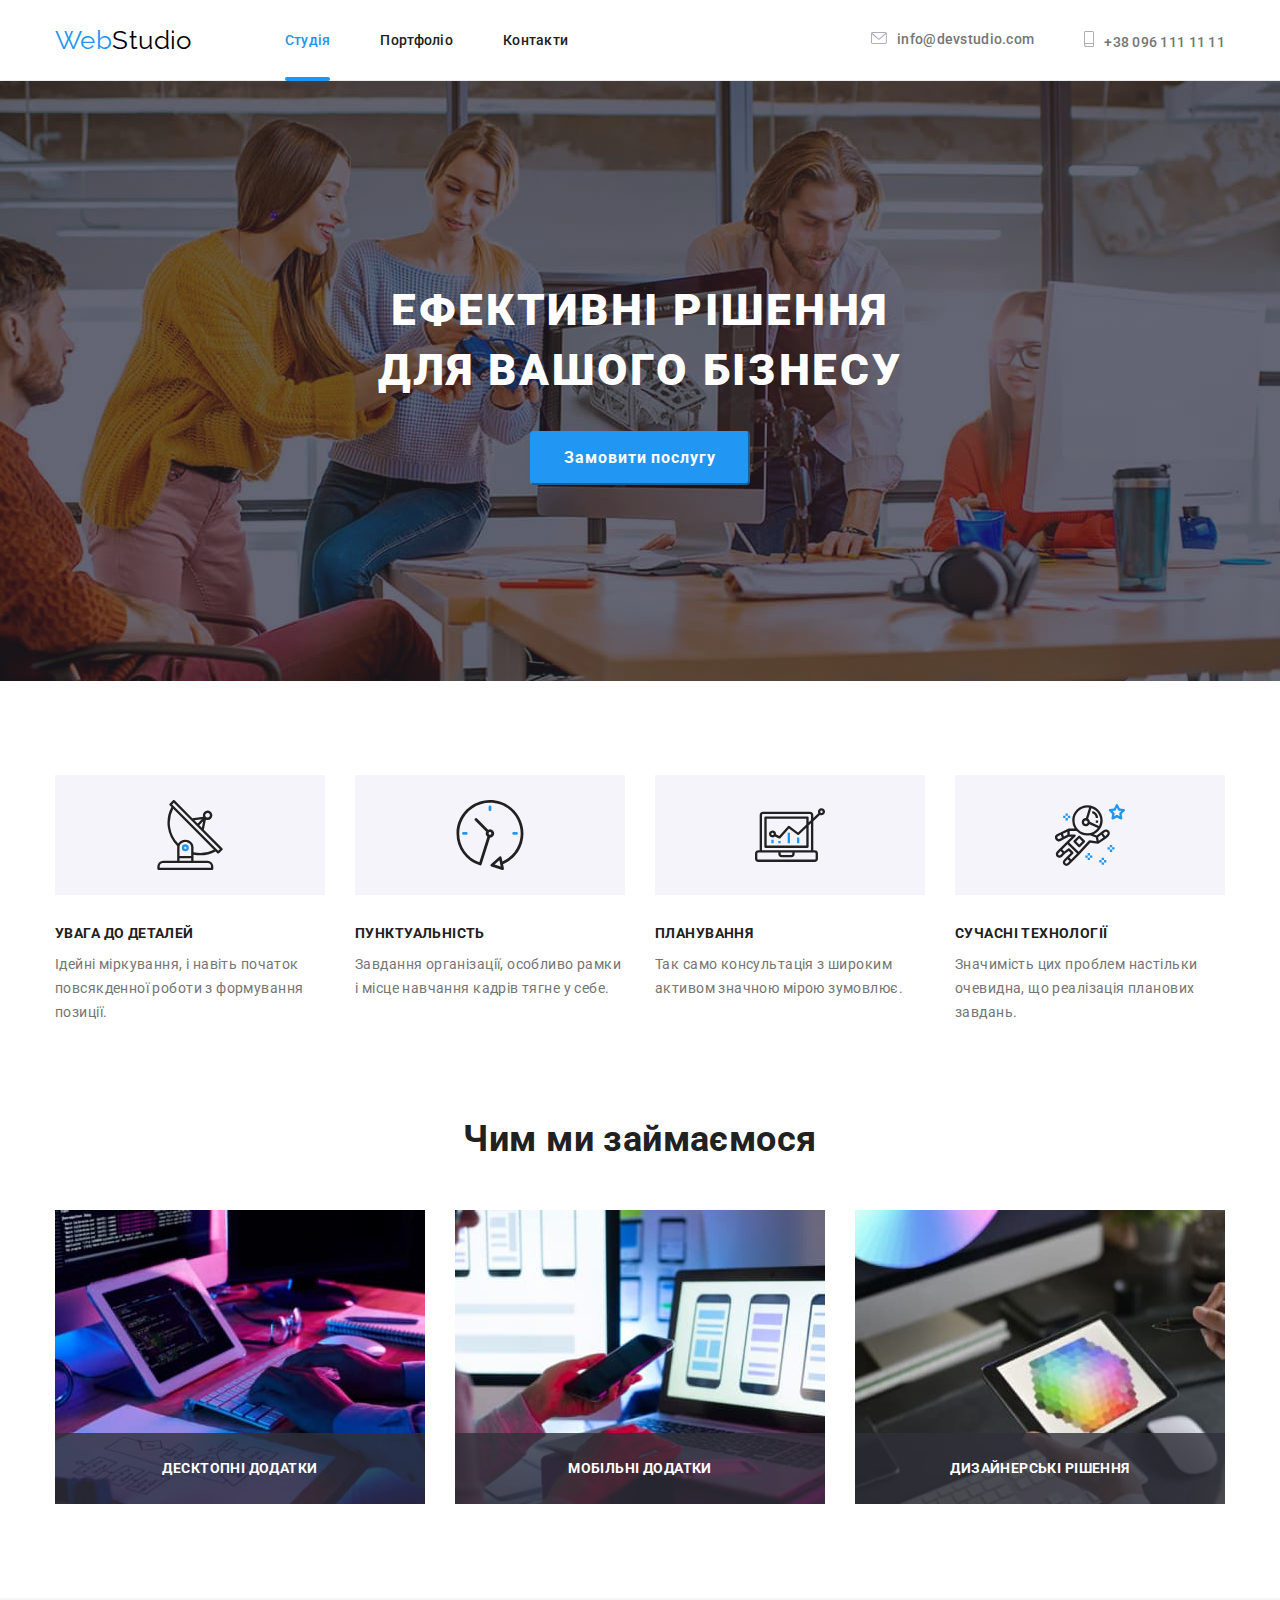
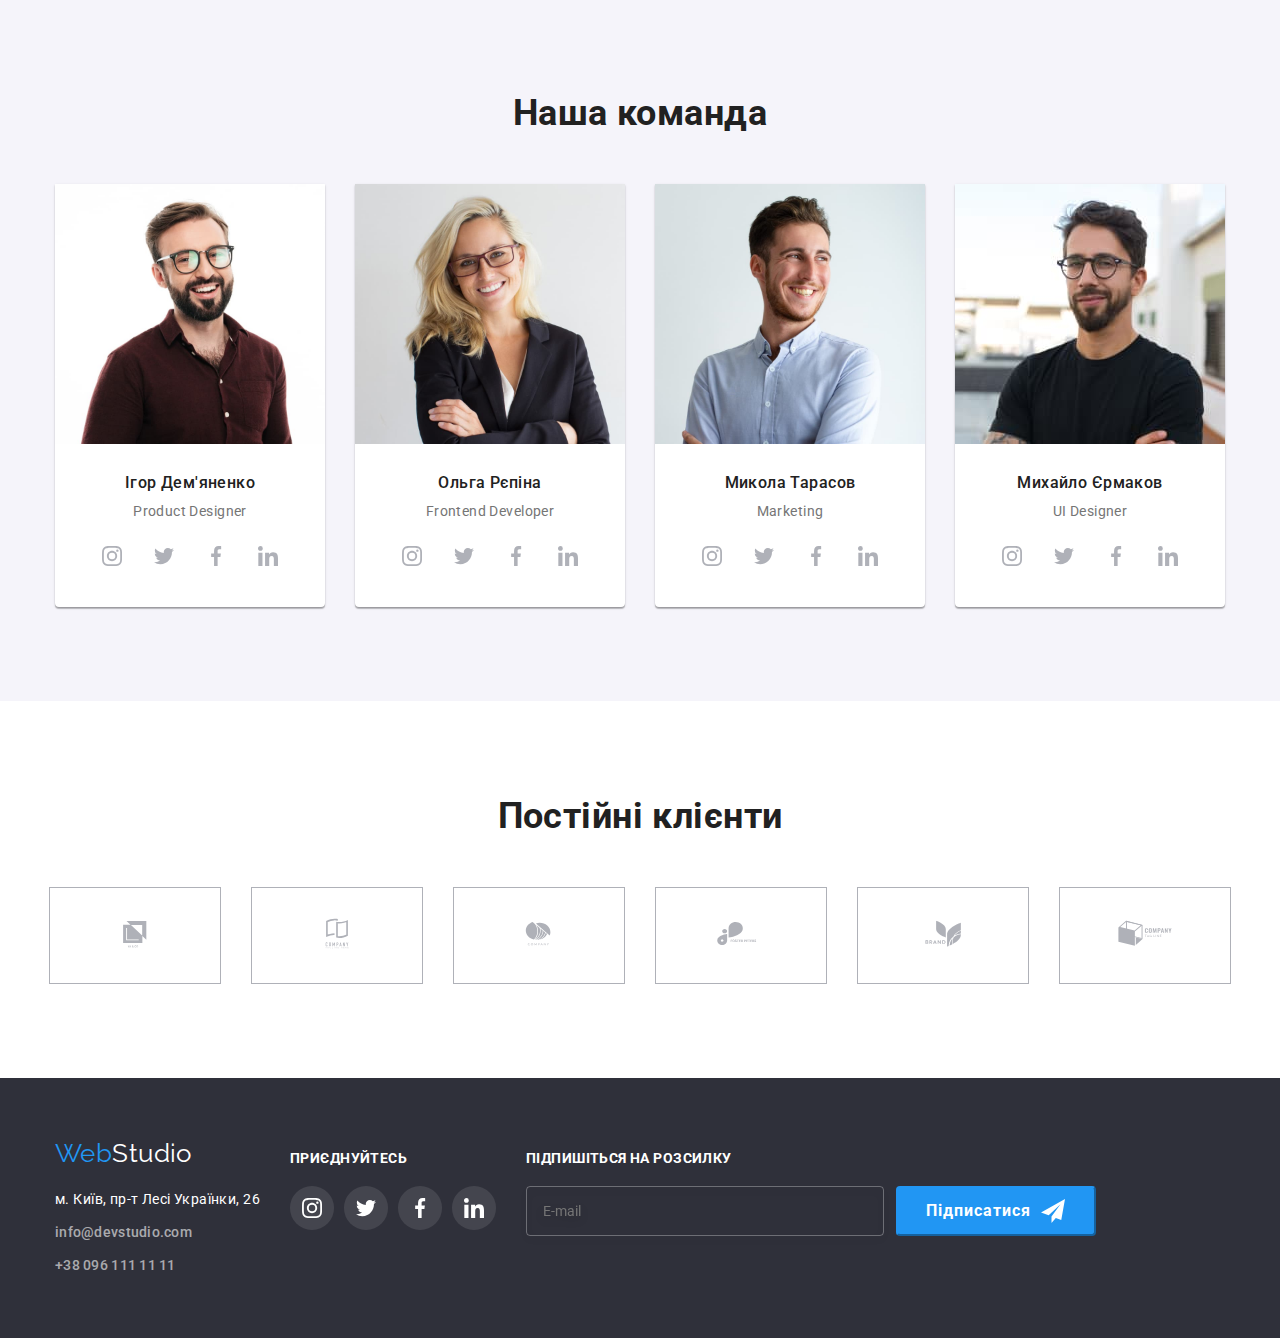
==== commit cc1ef432: "lesson6finish" ====
--- a/index.html
+++ b/index.html
@@ -28,17 +28,21 @@
             </nav>
             <ul class="ul header">
                 <Li>
-                    <svg class="envelope" height="12" width="16" tabindex="0">
-                        <use href="./images/icon.svg#envelope"></use>
-                    </svg>
-                    <a href="mailto:info@devstudio.com" class="link">info@devstudio.com</a></Li>
+                    <a href="mailto:info@devstudio.com" class="link">
+                        <svg class="envelope" height="12" width="16">
+                            <use href="./images/icon.svg#envelope"></use>
+                        </svg>info@devstudio.com
+                    </a>
+                </Li>
                 <Li>
-                    <svg class="smartphone" height="16" width="10" tabindex="0">
-                        <use href="./images/icon.svg#smartphone"></use>
-                    </svg>
-                    <a href="tel:+380961111111" class="link">+38 096 111 11 11</a></Li>
+                    <a href="tel:+380961111111" class="link">
+                        <svg class="smartphone" height="16" width="10">
+                            <use href="./images/icon.svg#smartphone"></use>
+                        </svg>+38 096 111 11 11
+                    </a>
+                </Li>
             </ul>
-        </div>
+        </div>  
     </header>
     <main>
         <section class="main-section">
@@ -308,7 +312,17 @@
                     </li>
                 </ul>
             </div>
-        </div>
+            <div class="footer-social">
+                <h3 class="social-title">Підпишіться на розсилку</h3>
+                <label class="footer-label">
+                    <input class="footer-input" type="email" placeholder="E-mail">
+                    <button type="submit" class="footer-button">Підписатися
+                        <svg class="" height="24" width="24">
+                            <use href="./images/icon.svg#icon-send"></use>
+                        </svg>
+                    </button>
+                </label>
+            </div>
     </footer>
     <div class="backdrop is-hidden" data-modal>
         <div class="modal">
@@ -318,30 +332,50 @@
                     <use href="./images/icon.svg#close-black"></use>
                 </svg>
             </button>
-            <div class="input">
-                <label for="">
-                    <svg class="" height="18" width="18">
+            <form>
+            <Ul class="inputs">
+            <li>
+                <label>
+                    <p>Ім'я</p>
+                    <svg class="input-svg" height="18" width="18">
                         <use href="./images/icon.svg#person-black"></use>
                     </svg>
-                    <input type="text">
-                </label>
-            </div>
-            <div class="input">
-                <label for="">
-                    <svg class="" height="18" width="18">
+                    <input class="input" type="text">
+                </label>
+            </li>
+            <li>
+                <label>
+                    <p>Телефон</p>
+                    <svg class="input-svg" height="18" width="18">
                         <use href="./images/icon.svg#phone-black"></use>
                     </svg>
-                    <input type="tel">
-                </label>
-            </div>
-            <div class="input">
-                <label for="">
-                    <svg class="" height="18" width="18">
-                        <use href="./images/icon.svg#mail-black"></use>
+                    <input class="input" type="tel">
+                </label>
+            </li>
+            <li>
+                <label>
+                    <p>Пошта</p>
+                    <svg class="input-svg" height="18" width="18">
+                        <use href="./images/icon.svg#email-black"></use>
                     </svg>
-                    <input type="email">
-                </label>
-            </div>
+                    <input class="input" type="email">
+                </label>
+            </li>
+            <li>
+                <label>
+                    <p>Коментар</p>
+                    <textarea class="input comment" name="comment" placeholder="Введіть текст"></textarea>
+                </label>
+            </li>
+            </Ul>
+            <label class="check-label" for="policy">
+                <input class="policy" type="checkbox" id="policy">
+                <span class="vector"></span>
+                Погоджуюся з розсилкою та приймаю
+                <a href="">Умови договору</a>
+            </label>
+            <button type="submit" class="go">Відправити</button>
+            </form>
         </div>
     </div>
     <script src="./js/modal.js"></script>
--- a/css/styles.css
+++ b/css/styles.css
@@ -62,7 +62,7 @@
     color: var(--accent-color);
 }
     /*Посилання*/
-.nav-link:hover, .link:hover, .nav-link:focus, .link:focus, .footer-address a:focus, .footer-address a:hover {
+.nav-link:hover, .nav-link:focus, .footer-address a:focus, .footer-address a:hover {
     color: var(--accent-color);
 }
 
@@ -148,17 +148,16 @@
 
 .border {
     border-bottom: 1px solid #ECECEC
-}
-
-.header li:hover .envelope, .header li:focus .envelope,
-.header li:hover .smartphone, .header li:focus .smartphone {
+}   
+
+.header li:hover .link,
+.header li:focus .link, 
+.header li:hover .envelope,
+.header li:focus .envelope,
+.header li:focus .smartphone,
+.header li:hover .smartphone {
+    color: var(--accent-color);
     fill: var(--accent-color);
-    cursor: pointer;
-}
-
-.header li:hover .link,
-.header li:focus .link {
-    color: var(--accent-color);
     cursor: pointer;
 }
 
@@ -454,6 +453,45 @@
     background-color: var(--accent-color);
 }
 
+.footer-label {
+    display: flex;
+    align-items: center;
+}
+
+.footer-input {
+    background: scroll;
+    height: 50px;
+    width: 358px;
+    padding-left: 16px;
+    border: 1px solid rgba(255, 255, 255, 0.3);
+    filter: drop-shadow(0px 4px 4px rgba(0, 0, 0, 0.15));
+    border-radius: 4px;
+}
+
+.footer-button {
+    height: 50px;
+    width: 200px;
+    margin-left: 12px;
+    background-color: var(--accent-color);
+    border-color: var(--accent-color);
+    color: var(--primery-color);
+    border-radius: 4px;
+    display: flex;
+    align-items: center;
+    padding-left: 28px;
+
+    font-family: roboto, sans-serif;
+    font-style: normal;
+    font-weight: 700;
+    font-size: 16px;
+    line-height: 1.88;
+    letter-spacing: 0.06em;
+}
+
+.footer-button svg {
+    margin-left: 10px;
+}
+
     /* Фільтр портфоліо*/
 .button {
     cursor: pointer;
@@ -543,21 +581,20 @@
     text-decoration: none;
 }
 
-.portfolio li a {
+.back {
     position: relative;
-}
-
-.back {
+    overflow-y: hidden;
+}
+
+.back-text {
+    content: "";
     position: absolute;
     top: 100%;
     height: 100%;
     opacity: 0;
     pointer-events: none;
-
+    
     transition: top 250ms cubic-bezier(0.4, 0, 0.2, 1);
-}
-
-.back-text {
     font-weight: 400;
     font-size: 18px;
     line-height: 1.56;
@@ -567,12 +604,13 @@
     padding-top: 63px;
     padding-left: 24px;
     padding-right: 24px;
+    padding-bottom: 63px;
 
     background-color: var(--accent-color);
     color: var(--primery-color);
 }
 
-.portfolio a:hover .back {
+.back:hover .back-text {
     top: 0;
     opacity: 0.9;
 }
@@ -608,11 +646,15 @@
     top: 50%;
     left: 50%;
 
-    transform: translate(-50%, -50%) scale(1);
+    transform: translate(-50%, -50%);
+    scale: 1;
+    visibility: visible;
     justify-content:right;
     transition: transform 250ms cubic-bezier(0.4, 0, 0.2, 1);
 
     background-color: var(--primery-color);
+    box-shadow: 0px 1px 3px rgba(0, 0, 0, 0.12), 0px 1px 1px rgba(0, 0, 0, 0.14), 0px 2px 1px rgba(0, 0, 0, 0.2);
+    border-radius: 4px;
 }
 
 .close {
@@ -628,6 +670,12 @@
     border-radius: 50%;
     border: 1px solid rgba(0, 0, 0, 0.1);
     background-color: var(--primery-color);
+    transition: fill 250ms cubic-bezier(0.4, 0, 0.2, 1);
+}
+
+.close:hover {
+    cursor: pointer;
+    fill: var(--accent-color);
 }
 
 .modal-title {
@@ -636,13 +684,118 @@
     line-height: 1.17;
     letter-spacing: 0.03em;
     font-weight: 700;
+    font-style: normal;
     text-align: center;
     margin-top: 40px;
     margin-bottom: 30px;
 }
 
+.inputs>li {
+    margin-bottom: 28px;
+    display: flex;
+    justify-content: center;
+}
+
+.inputs>li:last-child {
+    margin-bottom: 0;
+}
+
 .input {
-    margin-bottom: 28px;
-    display: flex;
-    justify-content: center;
+    width: 448px;
+    height: 40px;
+    border: 1px solid rgba(33, 33, 33, 0.2);
+    border-radius: 4px;
+    padding-left: 42px;
+    transition: border-color 250ms cubic-bezier(0.4, 0, 0.2, 1);
+}
+
+.input-svg {
+    position: absolute;
+    margin-top: 11px;
+    margin-bottom: 11px;
+    margin-left: 12px;
+    transition: fill 250ms cubic-bezier(0.4, 0, 0.2, 1);
+}
+
+label>p {
+    margin-bottom: 4px;
+}
+
+.comment {
+    height: 120px;
+    padding-top: 12px;
+    padding-bottom: 12px;
+    padding-left: 16px;
+    padding-right: 16px;
+    resize: none;
+}
+
+.go {
+    font-size: 16px;
+    line-height: 1.88;
+    letter-spacing: 0.06em;
+    font-weight: 700;
+    font-style: normal;
+
+    background-color: var(--accent-color);
+    border-color: var(--accent-color);
+    border-radius: 4px;
+    color: var(--primery-color);
+
+    padding-top: 10px;
+    padding-bottom: 10px;
+    padding-left: 52px;
+    padding-right: 52px;
+    display: block;
+    align-items: center;
+    margin-left: auto;
+    margin-right: auto;
+    margin-bottom: 40px;
+    filter: drop-shadow(0px 4px 4px rgba(0, 0, 0, 0.25));
+}
+
+.policy {
+    appearance: none;
+    position: absolute;
+}
+
+.modal a {
+    color: var(--accent-color);
+}
+
+label:focus-within .input-svg, label:hover { 
+    fill: var(--accent-color);
+    cursor: pointer;
+}
+
+.input:focus, .input:hover {
+    outline: none;
+    border-color: var(--accent-color);
+    cursor: pointer;
+}
+
+.check-label {
+    display: flex;
+    align-items: center;
+    margin-top: 20px;
+    margin-bottom: 30px;
+    margin-left: 52px;
+    text-shadow: 0px 4px 4px rgba(0, 0, 0, 0.25);
+}
+
+.vector {
+    display: inline-block;
+    height: 15px;
+    width: 16px;
+    margin-right: 7px;
+    border: 1px solid #000;
+    border-radius: 2px;
+}
+
+.policy:checked + .vector {
+    border-color: var(--accent-color);
+    background-color: var(--accent-color);
+    background-image: url(../images/Vector.svg);
+    background-size: contain;
+    background-origin: border-box;
 }